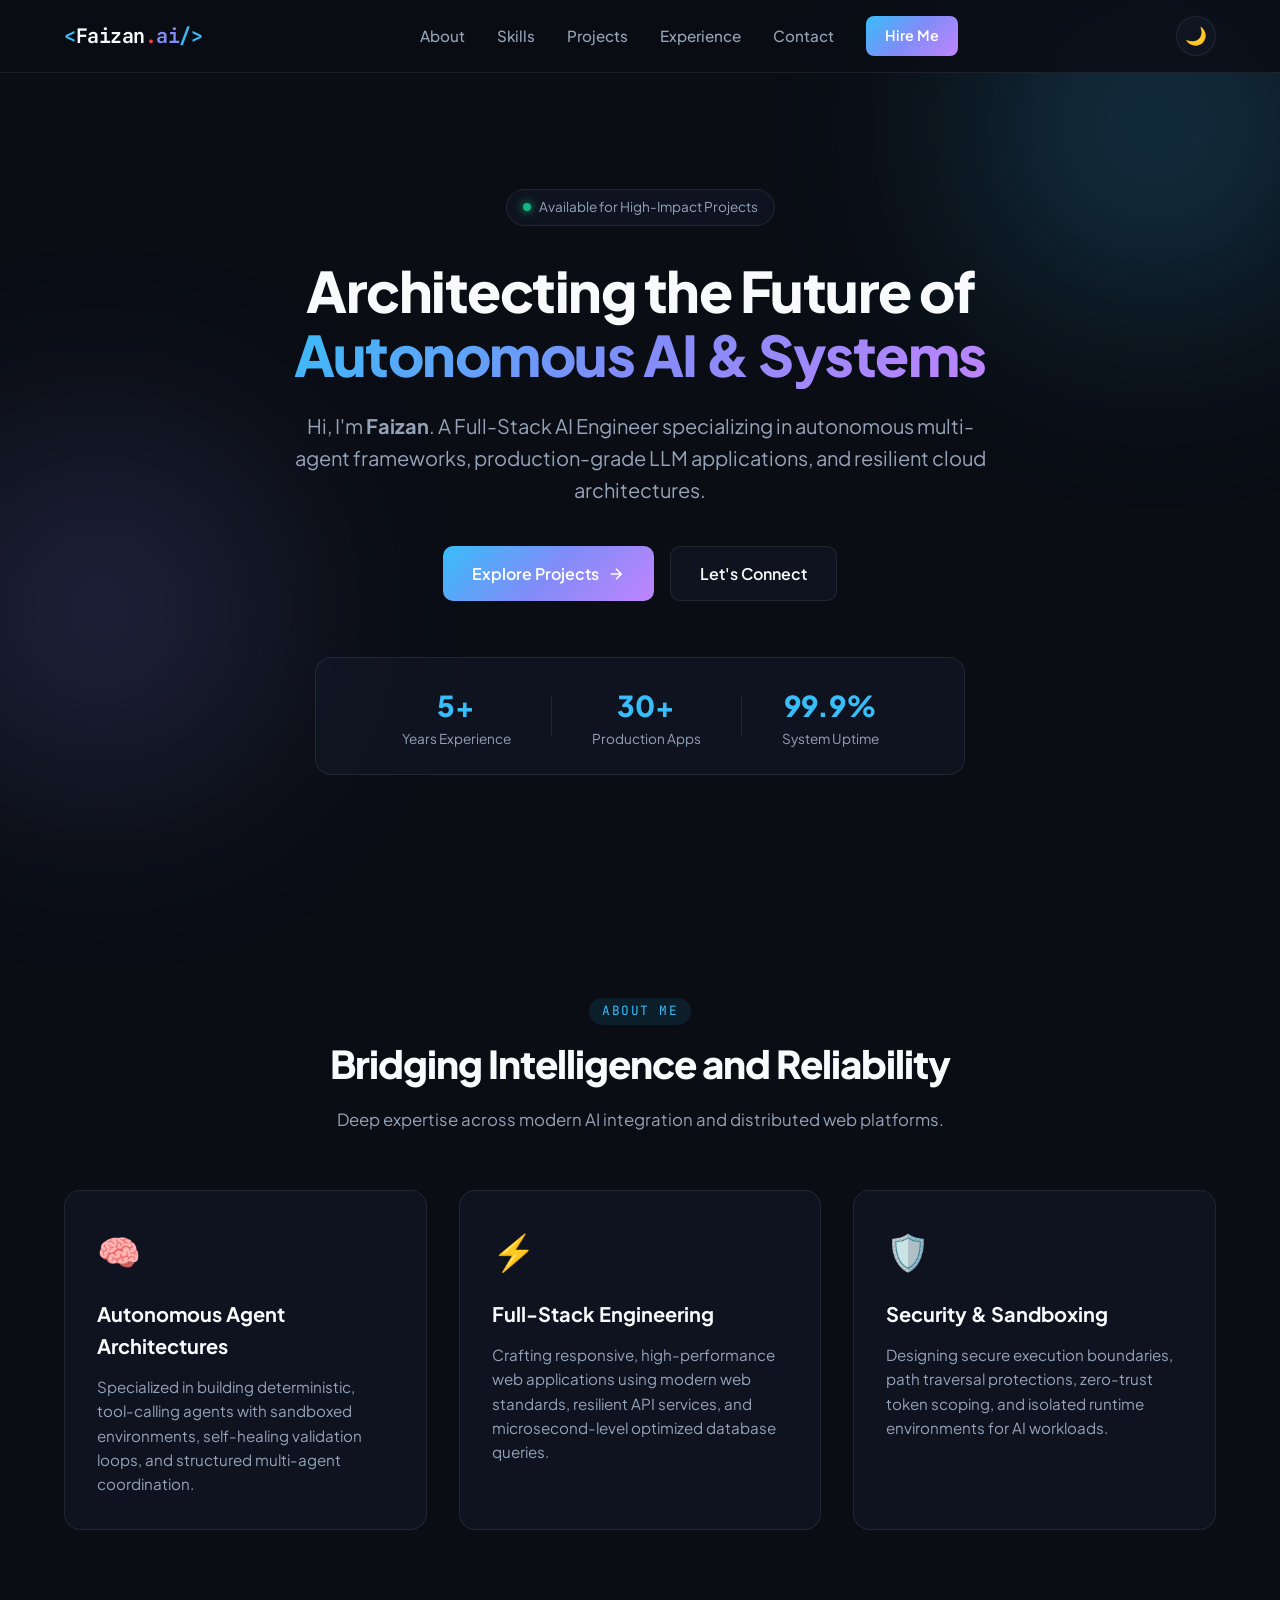
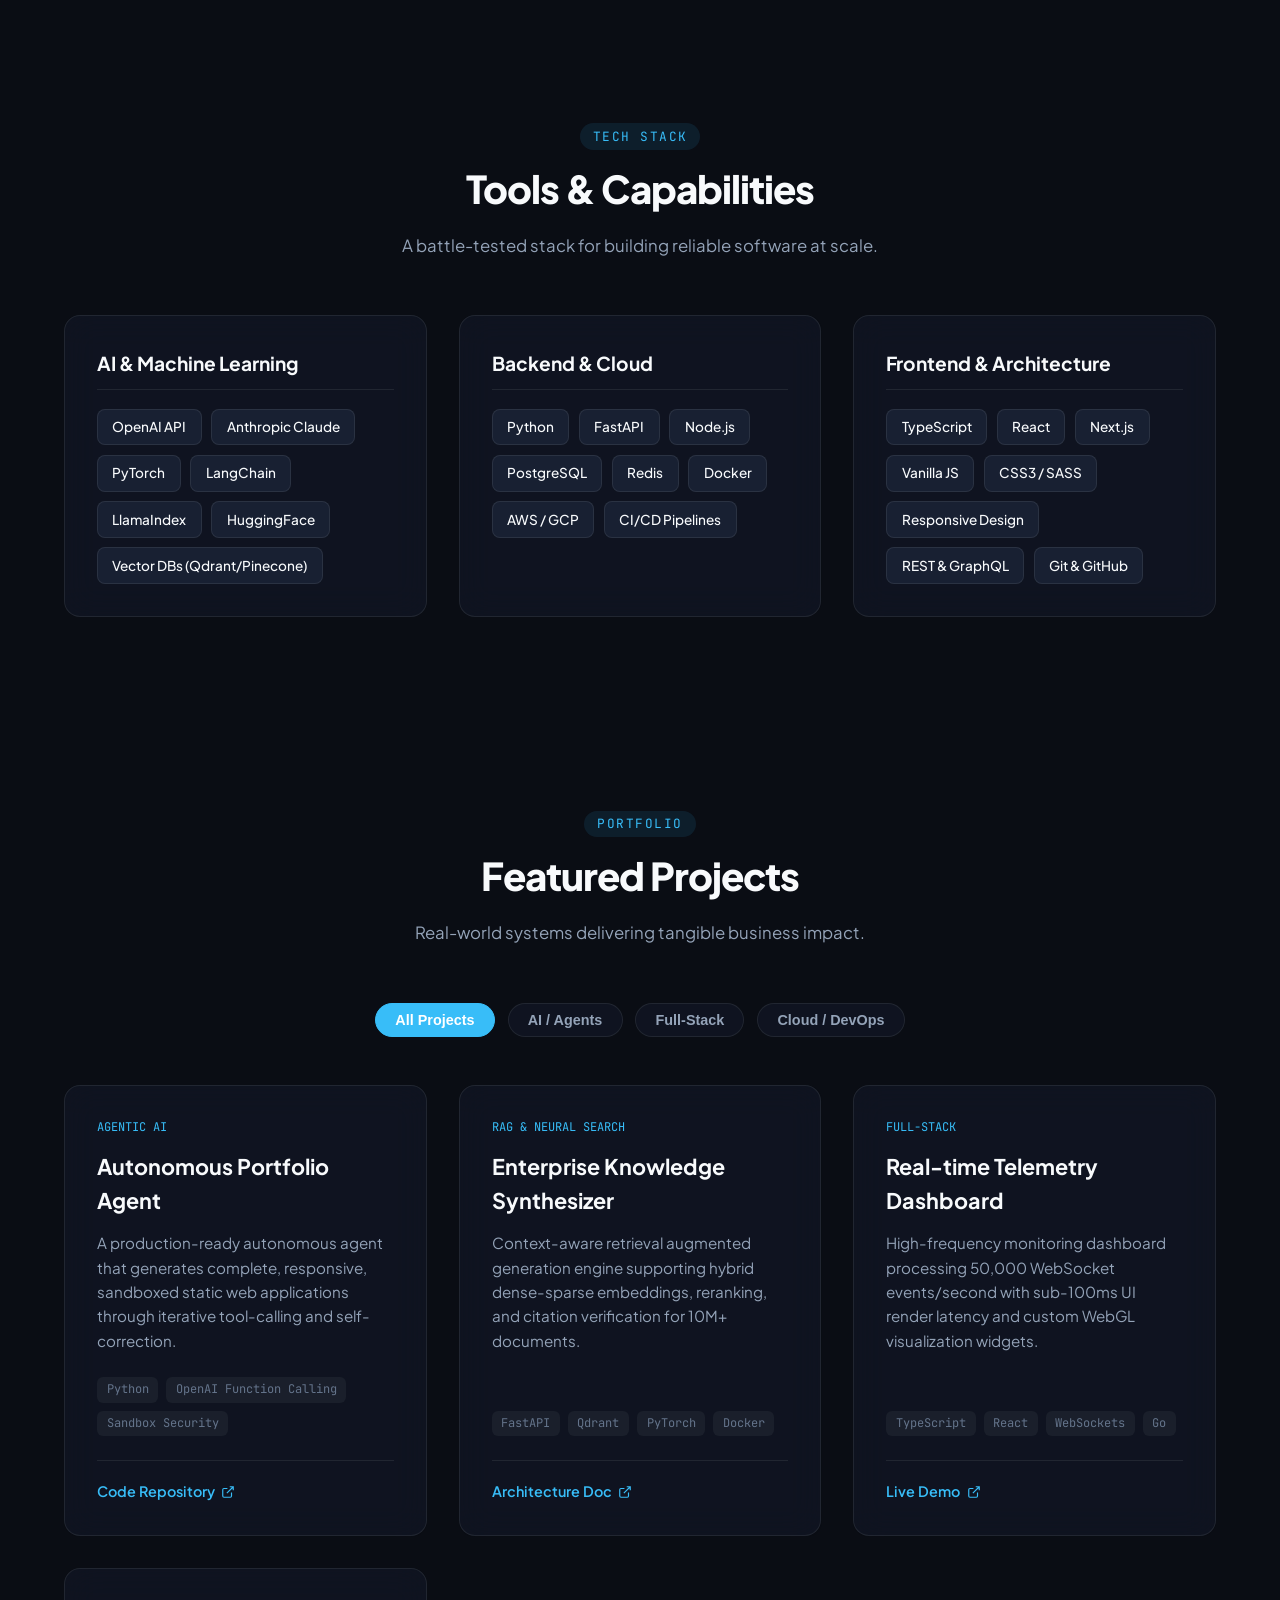
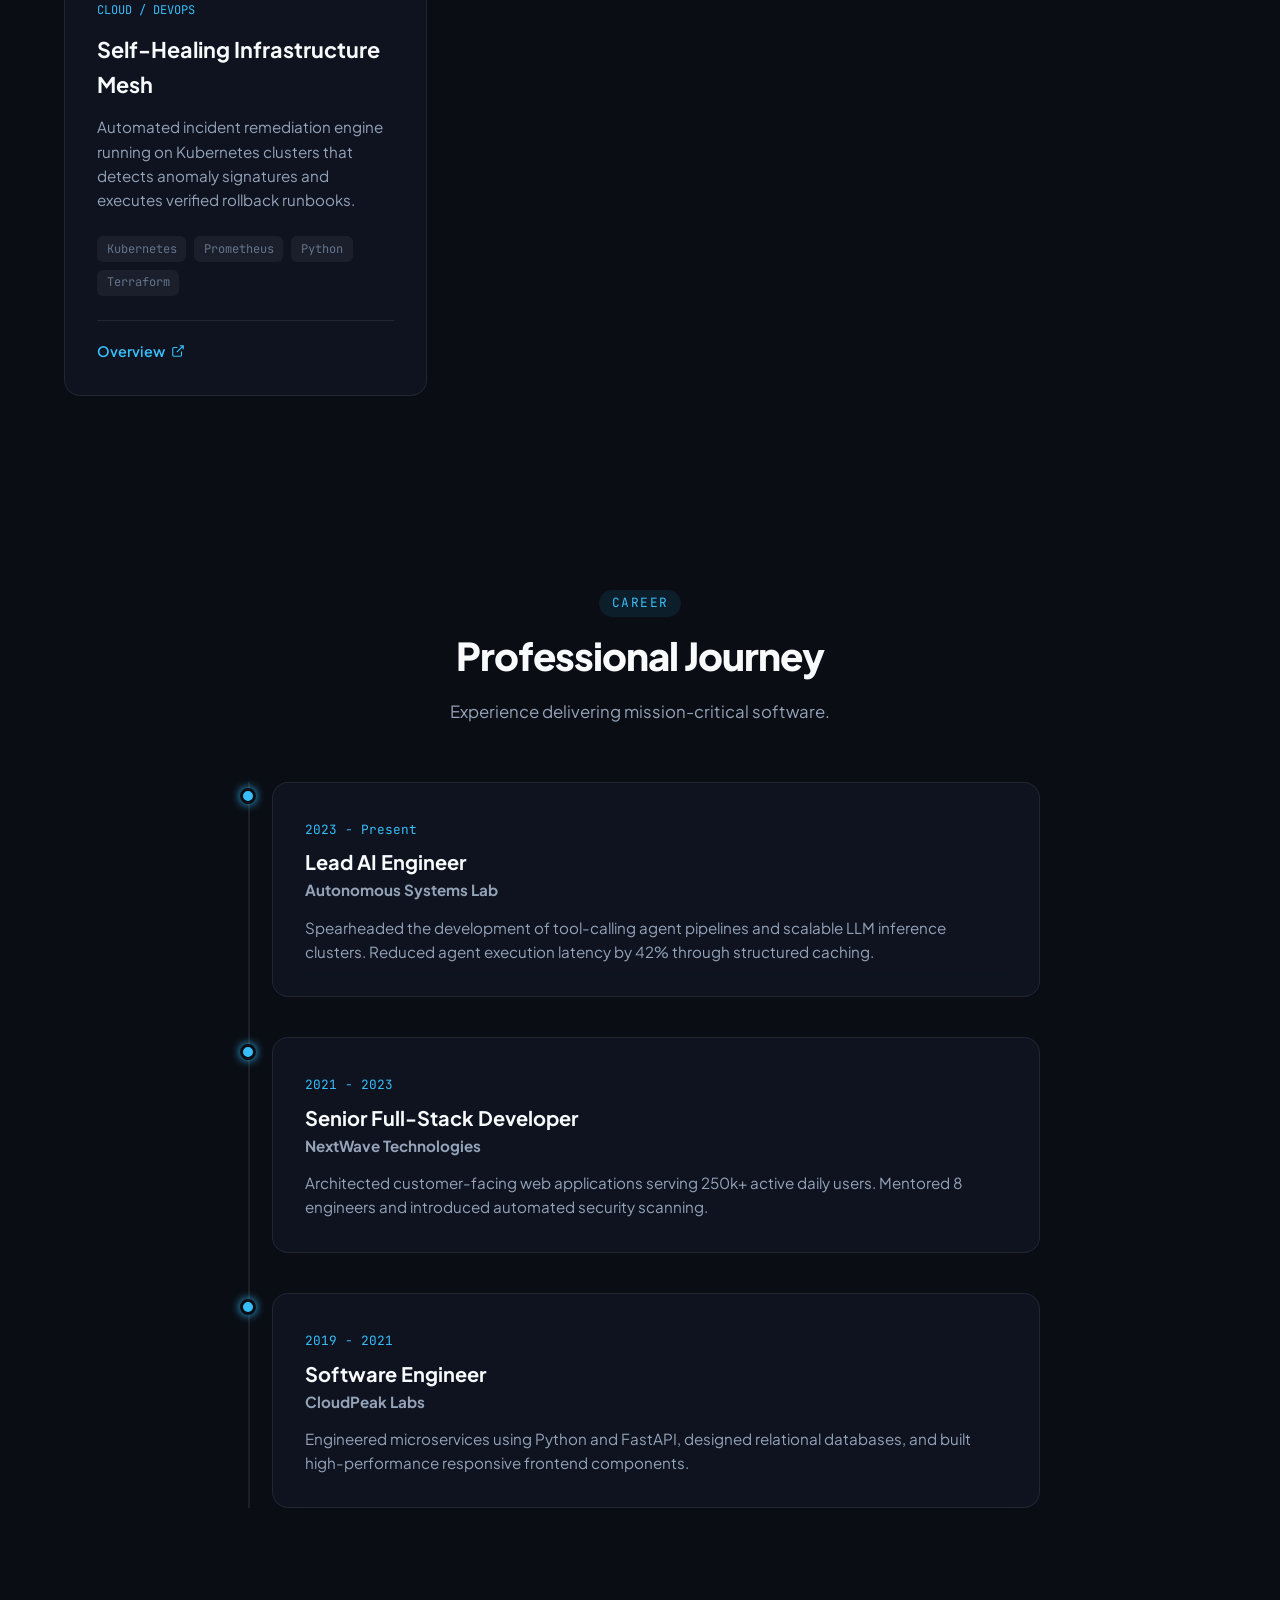
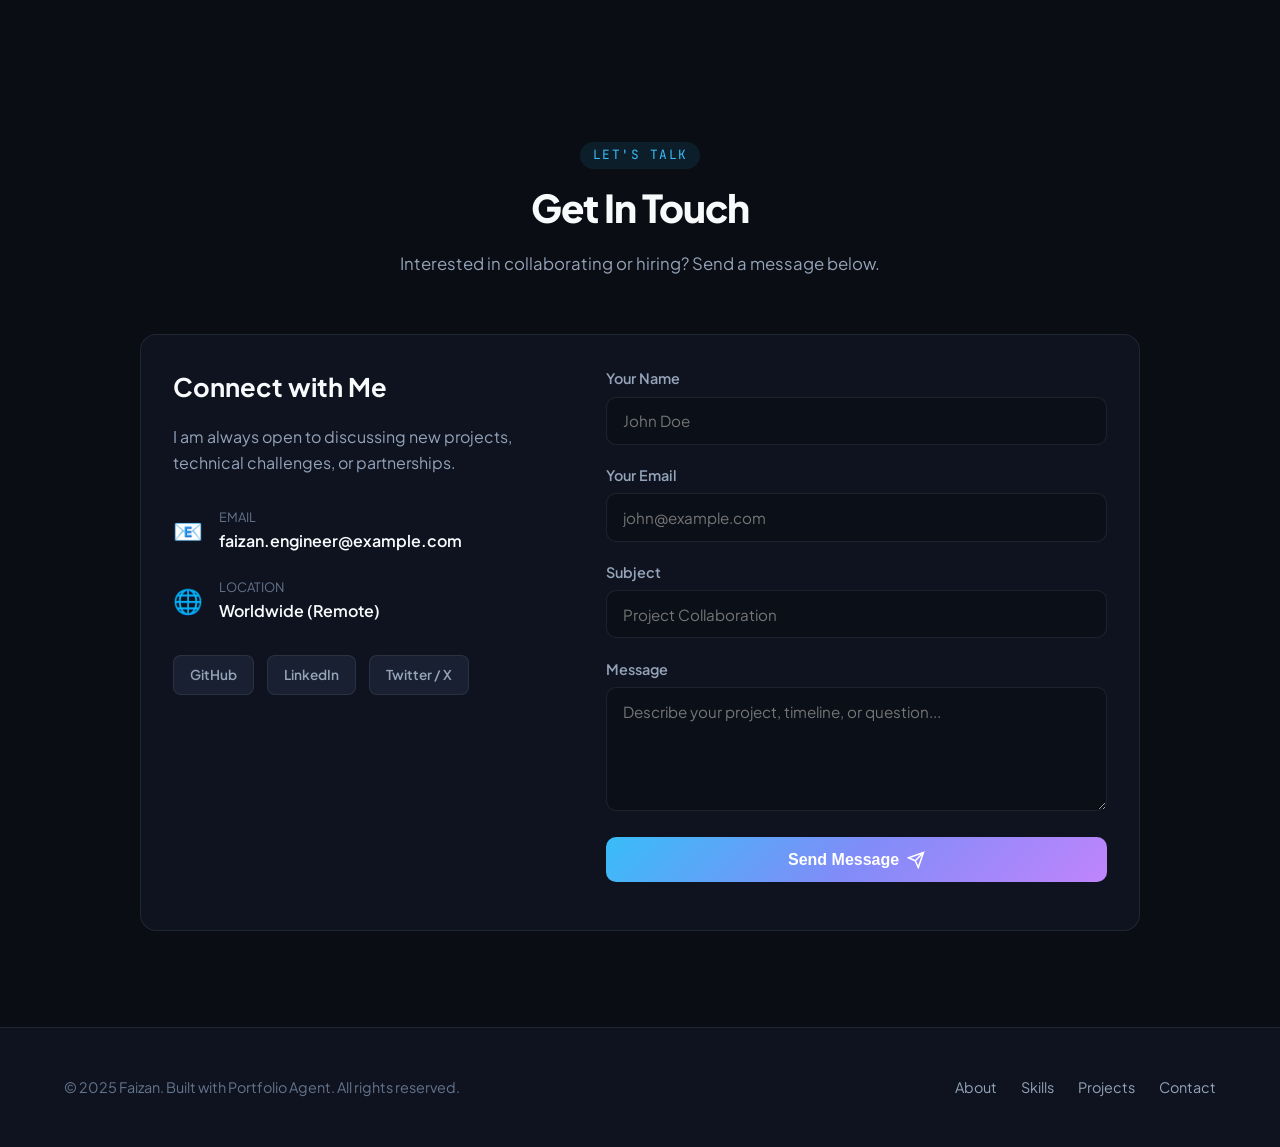
==== generated_sites/sample_portfolio/index.html @ 11ae7cd1 "feat(sites): add reference responsive portfolio in generated_sites - Add .gitkeep to track generated" ====
<!DOCTYPE html>
<html lang="en">
<head>
    <meta charset="UTF-8">
    <meta name="viewport" content="width=device-width, initial-scale=1.0">
    <title>Faizan | AI Engineer & Full-Stack Architect</title>
    <meta name="description" content="Portfolio of Faizan, an AI Engineer and Full-Stack Architect building resilient autonomous agents, machine learning pipelines, and high-performance cloud applications.">
    <link rel="stylesheet" href="style.css">

    <!-- Fonts -->
    <link rel="preconnect" href="https://fonts.googleapis.com">
    <link rel="preconnect" href="https://fonts.gstatic.com" crossorigin>
    <link href="https://fonts.googleapis.com/css2?family=Plus+Jakarta+Sans:wght@300;400;500;600;700;800&family=JetBrains+Mono:wght@400;600&display=swap" rel="stylesheet">
</head>
<body data-theme="dark">
    <!-- Background Ambient Glow -->
    <div class="ambient-glow glow-1"></div>
    <div class="ambient-glow glow-2"></div>

    <!-- Navigation Bar -->
    <header class="navbar" id="navbar">
        <div class="nav-container">
            <a href="#" class="nav-logo">
                <span class="logo-bracket">&lt;</span>Faizan<span class="logo-dot">.</span><span class="logo-role">ai</span><span class="logo-bracket">/&gt;</span>
            </a>

            <nav class="nav-menu" id="nav-menu">
                <a href="#about" class="nav-link">About</a>
                <a href="#skills" class="nav-link">Skills</a>
                <a href="#projects" class="nav-link">Projects</a>
                <a href="#experience" class="nav-link">Experience</a>
                <a href="#contact" class="nav-link">Contact</a>
                <a href="#contact" class="nav-cta">Hire Me</a>
            </nav>

            <div class="nav-actions">
                <button id="theme-toggle" class="theme-toggle" aria-label="Toggle theme">
                    <span class="theme-icon">🌙</span>
                </button>
                <button class="mobile-toggle" id="mobile-toggle" aria-label="Toggle mobile menu">
                    <span></span>
                    <span></span>
                    <span></span>
                </button>
            </div>
        </div>
    </header>

    <main>
        <!-- Hero Section -->
        <section class="hero" id="home">
            <div class="container hero-container">
                <div class="hero-badge">
                    <span class="status-indicator"></span>
                    <span>Available for High-Impact Projects</span>
                </div>

                <h1 class="hero-title">
                    Architecting the Future of <br>
                    <span class="gradient-text typewriter">Autonomous AI & Systems</span>
                </h1>

                <p class="hero-description">
                    Hi, I'm <strong>Faizan</strong>. A Full-Stack AI Engineer specializing in autonomous multi-agent frameworks, production-grade LLM applications, and resilient cloud architectures.
                </p>

                <div class="hero-actions">
                    <a href="#projects" class="btn btn-primary">
                        <span>Explore Projects</span>
                        <svg width="18" height="18" viewBox="0 0 24 24" fill="none" stroke="currentColor" stroke-width="2"><path d="M5 12h14M12 5l7 7-7 7"/></svg>
                    </a>
                    <a href="#contact" class="btn btn-glass">Let's Connect</a>
                </div>

                <div class="hero-stats">
                    <div class="stat-item">
                        <div class="stat-number">5+</div>
                        <div class="stat-label">Years Experience</div>
                    </div>
                    <div class="stat-divider"></div>
                    <div class="stat-item">
                        <div class="stat-number">30+</div>
                        <div class="stat-label">Production Apps</div>
                    </div>
                    <div class="stat-divider"></div>
                    <div class="stat-item">
                        <div class="stat-number">99.9%</div>
                        <div class="stat-label">System Uptime</div>
                    </div>
                </div>
            </div>
        </section>

        <!-- About Section -->
        <section class="section about-section" id="about">
            <div class="container">
                <div class="section-header">
                    <span class="section-tag">About Me</span>
                    <h2 class="section-title">Bridging Intelligence and Reliability</h2>
                    <p class="section-subtitle">Deep expertise across modern AI integration and distributed web platforms.</p>
                </div>

                <div class="about-grid">
                    <div class="about-card glass-panel">
                        <div class="card-icon">🧠</div>
                        <h3>Autonomous Agent Architectures</h3>
                        <p>Specialized in building deterministic, tool-calling agents with sandboxed environments, self-healing validation loops, and structured multi-agent coordination.</p>
                    </div>

                    <div class="about-card glass-panel">
                        <div class="card-icon">⚡</div>
                        <h3>Full-Stack Engineering</h3>
                        <p>Crafting responsive, high-performance web applications using modern web standards, resilient API services, and microsecond-level optimized database queries.</p>
                    </div>

                    <div class="about-card glass-panel">
                        <div class="card-icon">🛡️</div>
                        <h3>Security & Sandboxing</h3>
                        <p>Designing secure execution boundaries, path traversal protections, zero-trust token scoping, and isolated runtime environments for AI workloads.</p>
                    </div>
                </div>
            </div>
        </section>

        <!-- Skills Section -->
        <section class="section skills-section" id="skills">
            <div class="container">
                <div class="section-header">
                    <span class="section-tag">Tech Stack</span>
                    <h2 class="section-title">Tools & Capabilities</h2>
                    <p class="section-subtitle">A battle-tested stack for building reliable software at scale.</p>
                </div>

                <div class="skills-categories">
                    <div class="skill-category glass-panel">
                        <h4 class="category-title">AI & Machine Learning</h4>
                        <div class="tags-cloud">
                            <span class="tag">OpenAI API</span>
                            <span class="tag">Anthropic Claude</span>
                            <span class="tag">PyTorch</span>
                            <span class="tag">LangChain</span>
                            <span class="tag">LlamaIndex</span>
                            <span class="tag">HuggingFace</span>
                            <span class="tag">Vector DBs (Qdrant/Pinecone)</span>
                        </div>
                    </div>

                    <div class="skill-category glass-panel">
                        <h4 class="category-title">Backend & Cloud</h4>
                        <div class="tags-cloud">
                            <span class="tag">Python</span>
                            <span class="tag">FastAPI</span>
                            <span class="tag">Node.js</span>
                            <span class="tag">PostgreSQL</span>
                            <span class="tag">Redis</span>
                            <span class="tag">Docker</span>
                            <span class="tag">AWS / GCP</span>
                            <span class="tag">CI/CD Pipelines</span>
                        </div>
                    </div>

                    <div class="skill-category glass-panel">
                        <h4 class="category-title">Frontend & Architecture</h4>
                        <div class="tags-cloud">
                            <span class="tag">TypeScript</span>
                            <span class="tag">React</span>
                            <span class="tag">Next.js</span>
                            <span class="tag">Vanilla JS</span>
                            <span class="tag">CSS3 / SASS</span>
                            <span class="tag">Responsive Design</span>
                            <span class="tag">REST & GraphQL</span>
                            <span class="tag">Git & GitHub</span>
                        </div>
                    </div>
                </div>
            </div>
        </section>

        <!-- Projects Section -->
        <section class="section projects-section" id="projects">
            <div class="container">
                <div class="section-header">
                    <span class="section-tag">Portfolio</span>
                    <h2 class="section-title">Featured Projects</h2>
                    <p class="section-subtitle">Real-world systems delivering tangible business impact.</p>
                </div>

                <!-- Filter Controls -->
                <div class="filter-bar">
                    <button class="filter-btn active" data-filter="all">All Projects</button>
                    <button class="filter-btn" data-filter="ai">AI / Agents</button>
                    <button class="filter-btn" data-filter="fullstack">Full-Stack</button>
                    <button class="filter-btn" data-filter="cloud">Cloud / DevOps</button>
                </div>

                <div class="projects-grid">
                    <!-- Project 1 -->
                    <div class="project-card glass-panel" data-category="ai">
                        <div class="project-badge">Agentic AI</div>
                        <h3 class="project-title">Autonomous Portfolio Agent</h3>
                        <p class="project-description">
                            A production-ready autonomous agent that generates complete, responsive, sandboxed static web applications through iterative tool-calling and self-correction.
                        </p>
                        <div class="project-tags">
                            <span>Python</span>
                            <span>OpenAI Function Calling</span>
                            <span>Sandbox Security</span>
                        </div>
                        <div class="project-links">
                            <a href="https://github.com" target="_blank" rel="noopener" class="link-btn">
                                <span>Code Repository</span>
                                <svg width="14" height="14" viewBox="0 0 24 24" fill="none" stroke="currentColor" stroke-width="2"><path d="M18 13v6a2 2 0 0 1-2 2H5a2 2 0 0 1-2-2V8a2 2 0 0 1 2-2h6M15 3h6v6M10 14L21 3"/></svg>
                            </a>
                        </div>
                    </div>

                    <!-- Project 2 -->
                    <div class="project-card glass-panel" data-category="ai">
                        <div class="project-badge">RAG & Neural Search</div>
                        <h3 class="project-title">Enterprise Knowledge Synthesizer</h3>
                        <p class="project-description">
                            Context-aware retrieval augmented generation engine supporting hybrid dense-sparse embeddings, reranking, and citation verification for 10M+ documents.
                        </p>
                        <div class="project-tags">
                            <span>FastAPI</span>
                            <span>Qdrant</span>
                            <span>PyTorch</span>
                            <span>Docker</span>
                        </div>
                        <div class="project-links">
                            <a href="https://github.com" target="_blank" rel="noopener" class="link-btn">
                                <span>Architecture Doc</span>
                                <svg width="14" height="14" viewBox="0 0 24 24" fill="none" stroke="currentColor" stroke-width="2"><path d="M18 13v6a2 2 0 0 1-2 2H5a2 2 0 0 1-2-2V8a2 2 0 0 1 2-2h6M15 3h6v6M10 14L21 3"/></svg>
                            </a>
                        </div>
                    </div>

                    <!-- Project 3 -->
                    <div class="project-card glass-panel" data-category="fullstack">
                        <div class="project-badge">Full-Stack</div>
                        <h3 class="project-title">Real-time Telemetry Dashboard</h3>
                        <p class="project-description">
                            High-frequency monitoring dashboard processing 50,000 WebSocket events/second with sub-100ms UI render latency and custom WebGL visualization widgets.
                        </p>
                        <div class="project-tags">
                            <span>TypeScript</span>
                            <span>React</span>
                            <span>WebSockets</span>
                            <span>Go</span>
                        </div>
                        <div class="project-links">
                            <a href="https://github.com" target="_blank" rel="noopener" class="link-btn">
                                <span>Live Demo</span>
                                <svg width="14" height="14" viewBox="0 0 24 24" fill="none" stroke="currentColor" stroke-width="2"><path d="M18 13v6a2 2 0 0 1-2 2H5a2 2 0 0 1-2-2V8a2 2 0 0 1 2-2h6M15 3h6v6M10 14L21 3"/></svg>
                            </a>
                        </div>
                    </div>

                    <!-- Project 4 -->
                    <div class="project-card glass-panel" data-category="cloud">
                        <div class="project-badge">Cloud / DevOps</div>
                        <h3 class="project-title">Self-Healing Infrastructure Mesh</h3>
                        <p class="project-description">
                            Automated incident remediation engine running on Kubernetes clusters that detects anomaly signatures and executes verified rollback runbooks.
                        </p>
                        <div class="project-tags">
                            <span>Kubernetes</span>
                            <span>Prometheus</span>
                            <span>Python</span>
                            <span>Terraform</span>
                        </div>
                        <div class="project-links">
                            <a href="https://github.com" target="_blank" rel="noopener" class="link-btn">
                                <span>Overview</span>
                                <svg width="14" height="14" viewBox="0 0 24 24" fill="none" stroke="currentColor" stroke-width="2"><path d="M18 13v6a2 2 0 0 1-2 2H5a2 2 0 0 1-2-2V8a2 2 0 0 1 2-2h6M15 3h6v6M10 14L21 3"/></svg>
                            </a>
                        </div>
                    </div>
                </div>
            </div>
        </section>

        <!-- Experience Timeline -->
        <section class="section experience-section" id="experience">
            <div class="container">
                <div class="section-header">
                    <span class="section-tag">Career</span>
                    <h2 class="section-title">Professional Journey</h2>
                    <p class="section-subtitle">Experience delivering mission-critical software.</p>
                </div>

                <div class="timeline">
                    <div class="timeline-item">
                        <div class="timeline-dot"></div>
                        <div class="timeline-content glass-panel">
                            <span class="timeline-date">2023 - Present</span>
                            <h3 class="timeline-title">Lead AI Engineer</h3>
                            <h4 class="timeline-company">Autonomous Systems Lab</h4>
                            <p>Spearheaded the development of tool-calling agent pipelines and scalable LLM inference clusters. Reduced agent execution latency by 42% through structured caching.</p>
                        </div>
                    </div>

                    <div class="timeline-item">
                        <div class="timeline-dot"></div>
                        <div class="timeline-content glass-panel">
                            <span class="timeline-date">2021 - 2023</span>
                            <h3 class="timeline-title">Senior Full-Stack Developer</h3>
                            <h4 class="timeline-company">NextWave Technologies</h4>
                            <p>Architected customer-facing web applications serving 250k+ active daily users. Mentored 8 engineers and introduced automated security scanning.</p>
                        </div>
                    </div>

                    <div class="timeline-item">
                        <div class="timeline-dot"></div>
                        <div class="timeline-content glass-panel">
                            <span class="timeline-date">2019 - 2021</span>
                            <h3 class="timeline-title">Software Engineer</h3>
                            <h4 class="timeline-company">CloudPeak Labs</h4>
                            <p>Engineered microservices using Python and FastAPI, designed relational databases, and built high-performance responsive frontend components.</p>
                        </div>
                    </div>
                </div>
            </div>
        </section>

        <!-- Contact Section -->
        <section class="section contact-section" id="contact">
            <div class="container">
                <div class="section-header">
                    <span class="section-tag">Let's Talk</span>
                    <h2 class="section-title">Get In Touch</h2>
                    <p class="section-subtitle">Interested in collaborating or hiring? Send a message below.</p>
                </div>

                <div class="contact-wrapper glass-panel">
                    <div class="contact-info">
                        <h3>Connect with Me</h3>
                        <p>I am always open to discussing new projects, technical challenges, or partnerships.</p>

                        <div class="contact-details">
                            <div class="detail-row">
                                <span class="detail-icon">📧</span>
                                <div>
                                    <span class="detail-label">Email</span>
                                    <a href="mailto:faizan.engineer@example.com" class="detail-value">faizan.engineer@example.com</a>
                                </div>
                            </div>

                            <div class="detail-row">
                                <span class="detail-icon">🌐</span>
                                <div>
                                    <span class="detail-label">Location</span>
                                    <span class="detail-value">Worldwide (Remote)</span>
                                </div>
                            </div>
                        </div>

                        <div class="social-links">
                            <a href="https://github.com" target="_blank" rel="noopener" class="social-btn">GitHub</a>
                            <a href="https://linkedin.com" target="_blank" rel="noopener" class="social-btn">LinkedIn</a>
                            <a href="https://twitter.com" target="_blank" rel="noopener" class="social-btn">Twitter / X</a>
                        </div>
                    </div>

                    <form id="contact-form" class="contact-form">
                        <div class="form-group">
                            <label for="name">Your Name</label>
                            <input type="text" id="name" required placeholder="John Doe">
                        </div>

                        <div class="form-group">
                            <label for="email">Your Email</label>
                            <input type="email" id="email" required placeholder="john@example.com">
                        </div>

                        <div class="form-group">
                            <label for="subject">Subject</label>
                            <input type="text" id="subject" required placeholder="Project Collaboration">
                        </div>

                        <div class="form-group">
                            <label for="message">Message</label>
                            <textarea id="message" rows="5" required placeholder="Describe your project, timeline, or question..."></textarea>
                        </div>

                        <button type="submit" class="btn btn-primary btn-block">
                            <span>Send Message</span>
                            <svg width="18" height="18" viewBox="0 0 24 24" fill="none" stroke="currentColor" stroke-width="2"><path d="M22 2L11 13M22 2l-7 20-4-9-9-4 20-7z"/></svg>
                        </button>

                        <div id="form-feedback" class="form-feedback"></div>
                    </form>
                </div>
            </div>
        </section>
    </main>

    <!-- Footer -->
    <footer class="footer">
        <div class="container footer-container">
            <p>&copy; 2025 Faizan. Built with Portfolio Agent. All rights reserved.</p>
            <div class="footer-links">
                <a href="#about">About</a>
                <a href="#skills">Skills</a>
                <a href="#projects">Projects</a>
                <a href="#contact">Contact</a>
            </div>
        </div>
    </footer>

    <script src="script.js"></script>
</body>
</html>
---- generated_sites/sample_portfolio/style.css ----
/* ==============================================================================
   Portfolio Stylesheet - Modern, Responsive, Glassmorphic
   ============================================================================== */

:root {
    /* Color Palette - Dark Mode Default */
    --bg-base: #0a0d14;
    --bg-surface: rgba(18, 24, 38, 0.7);
    --bg-surface-hover: rgba(28, 36, 56, 0.85);
    --border-subtle: rgba(255, 255, 255, 0.08);
    --border-bright: rgba(255, 255, 255, 0.18);

    --text-primary: #f8fafc;
    --text-secondary: #94a3b8;
    --text-muted: #64748b;

    --accent-primary: #38bdf8;
    --accent-secondary: #818cf8;
    --accent-gradient: linear-gradient(135deg, #38bdf8 0%, #818cf8 50%, #c084fc 100%);
    --accent-glow: rgba(56, 189, 248, 0.25);

    --nav-bg: rgba(10, 13, 20, 0.8);
    --card-radius: 16px;
    --transition-fast: 0.2s ease;
    --transition-normal: 0.3s cubic-bezier(0.16, 1, 0.3, 1);
}

[data-theme="light"] {
    /* Light Mode Overrides */
    --bg-base: #f8fafc;
    --bg-surface: rgba(255, 255, 255, 0.85);
    --bg-surface-hover: rgba(241, 245, 249, 0.95);
    --border-subtle: rgba(0, 0, 0, 0.08);
    --border-bright: rgba(0, 0, 0, 0.16);

    --text-primary: #0f172a;
    --text-secondary: #475569;
    --text-muted: #94a3b8;

    --accent-primary: #0284c7;
    --accent-secondary: #6366f1;
    --accent-gradient: linear-gradient(135deg, #0284c7 0%, #6366f1 50%, #9333ea 100%);
    --accent-glow: rgba(2, 132, 199, 0.15);

    --nav-bg: rgba(248, 250, 252, 0.85);
}

/* CSS Reset */
*, *::before, *::after {
    margin: 0;
    padding: 0;
    box-sizing: border-box;
}

html {
    scroll-behavior: smooth;
    font-size: 16px;
}

body {
    font-family: 'Plus Jakarta Sans', -apple-system, BlinkMacSystemFont, 'Segoe UI', Roboto, sans-serif;
    background-color: var(--bg-base);
    color: var(--text-primary);
    line-height: 1.6;
    overflow-x: hidden;
    transition: background-color var(--transition-normal), color var(--transition-normal);
    position: relative;
    min-height: 100vh;
}

/* Container */
.container {
    max-width: 1200px;
    margin: 0 auto;
    padding: 0 1.5rem;
}

/* Ambient Background Lights */
.ambient-glow {
    position: fixed;
    border-radius: 50%;
    filter: blur(120px);
    z-index: -1;
    pointer-events: none;
    opacity: 0.45;
}

.glow-1 {
    width: 450px;
    height: 450px;
    background: radial-gradient(circle, var(--accent-primary), transparent 70%);
    top: -100px;
    right: -100px;
}

.glow-2 {
    width: 400px;
    height: 400px;
    background: radial-gradient(circle, var(--accent-secondary), transparent 70%);
    bottom: 10%;
    left: -100px;
}

/* Glassmorphism Panel */
.glass-panel {
    background: var(--bg-surface);
    backdrop-filter: blur(16px);
    -webkit-backdrop-filter: blur(16px);
    border: 1px solid var(--border-subtle);
    border-radius: var(--card-radius);
    padding: 2rem;
    transition: transform var(--transition-normal), border-color var(--transition-normal), box-shadow var(--transition-normal);
}

.glass-panel:hover {
    border-color: var(--border-bright);
    box-shadow: 0 12px 30px rgba(0, 0, 0, 0.15);
}

/* Navigation */
.navbar {
    position: fixed;
    top: 0;
    left: 0;
    right: 0;
    z-index: 1000;
    background: var(--nav-bg);
    backdrop-filter: blur(12px);
    -webkit-backdrop-filter: blur(12px);
    border-bottom: 1px solid var(--border-subtle);
    transition: background var(--transition-fast);
}

.nav-container {
    max-width: 1200px;
    margin: 0 auto;
    padding: 1rem 1.5rem;
    display: flex;
    justify-content: space-between;
    align-items: center;
}

.nav-logo {
    font-family: 'JetBrains Mono', monospace;
    font-size: 1.25rem;
    font-weight: 700;
    color: var(--text-primary);
    text-decoration: none;
    letter-spacing: -0.5px;
}

.logo-bracket {
    color: var(--accent-primary);
}

.logo-dot {
    color: #ef4444;
}

.logo-role {
    color: var(--accent-secondary);
}

.nav-menu {
    display: flex;
    align-items: center;
    gap: 2rem;
}

.nav-link {
    color: var(--text-secondary);
    text-decoration: none;
    font-size: 0.95rem;
    font-weight: 500;
    transition: color var(--transition-fast);
}

.nav-link:hover {
    color: var(--accent-primary);
}

.nav-cta {
    background: var(--accent-gradient);
    color: #ffffff !important;
    text-decoration: none;
    padding: 0.5rem 1.2rem;
    border-radius: 8px;
    font-weight: 600;
    font-size: 0.9rem;
    transition: opacity var(--transition-fast), transform var(--transition-fast);
}

.nav-cta:hover {
    opacity: 0.9;
    transform: translateY(-2px);
}

.nav-actions {
    display: flex;
    align-items: center;
    gap: 1rem;
}

.theme-toggle {
    background: var(--bg-surface);
    border: 1px solid var(--border-subtle);
    color: var(--text-primary);
    width: 40px;
    height: 40px;
    border-radius: 50%;
    cursor: pointer;
    display: flex;
    align-items: center;
    justify-content: center;
    font-size: 1.1rem;
    transition: border-color var(--transition-fast), transform var(--transition-fast);
}

.theme-toggle:hover {
    border-color: var(--accent-primary);
    transform: scale(1.08);
}

.mobile-toggle {
    display: none;
    background: transparent;
    border: none;
    cursor: pointer;
    flex-direction: column;
    gap: 5px;
    padding: 5px;
}

.mobile-toggle span {
    display: block;
    width: 22px;
    height: 2px;
    background: var(--text-primary);
    transition: transform 0.3s, opacity 0.3s;
}

/* Hero Section */
.hero {
    min-height: 100vh;
    padding: 9rem 0 5rem 0;
    display: flex;
    align-items: center;
    justify-content: center;
}

.hero-container {
    text-align: center;
    max-width: 900px;
}

.hero-badge {
    display: inline-flex;
    align-items: center;
    gap: 0.5rem;
    background: var(--bg-surface);
    border: 1px solid var(--border-subtle);
    padding: 0.4rem 1rem;
    border-radius: 30px;
    font-size: 0.85rem;
    color: var(--text-secondary);
    margin-bottom: 2rem;
}

.status-indicator {
    width: 8px;
    height: 8px;
    background-color: #10b981;
    border-radius: 50%;
    box-shadow: 0 0 10px #10b981;
}

.hero-title {
    font-size: 3.5rem;
    font-weight: 800;
    line-height: 1.15;
    letter-spacing: -1.5px;
    margin-bottom: 1.5rem;
}

.gradient-text {
    background: var(--accent-gradient);
    -webkit-background-clip: text;
    -webkit-text-fill-color: transparent;
}

.hero-description {
    font-size: 1.25rem;
    color: var(--text-secondary);
    max-width: 700px;
    margin: 0 auto 2.5rem auto;
}

.hero-actions {
    display: flex;
    gap: 1rem;
    justify-content: center;
    margin-bottom: 3.5rem;
}

.btn {
    display: inline-flex;
    align-items: center;
    gap: 0.5rem;
    padding: 0.85rem 1.8rem;
    border-radius: 10px;
    font-size: 1rem;
    font-weight: 600;
    text-decoration: none;
    cursor: pointer;
    transition: transform var(--transition-fast), box-shadow var(--transition-fast);
}

.btn-primary {
    background: var(--accent-gradient);
    color: #ffffff;
    border: none;
}

.btn-primary:hover {
    transform: translateY(-2px);
    box-shadow: 0 8px 24px var(--accent-glow);
}

.btn-glass {
    background: var(--bg-surface);
    color: var(--text-primary);
    border: 1px solid var(--border-subtle);
}

.btn-glass:hover {
    border-color: var(--accent-primary);
    transform: translateY(-2px);
}

.btn-block {
    width: 100%;
    justify-content: center;
}

.hero-stats {
    display: flex;
    justify-content: center;
    align-items: center;
    gap: 2.5rem;
    padding: 1.5rem;
    border-radius: var(--card-radius);
    background: var(--bg-surface);
    border: 1px solid var(--border-subtle);
    max-width: 650px;
    margin: 0 auto;
}

.stat-item {
    text-align: center;
}

.stat-number {
    font-size: 1.8rem;
    font-weight: 800;
    color: var(--accent-primary);
}

.stat-label {
    font-size: 0.85rem;
    color: var(--text-secondary);
}

.stat-divider {
    width: 1px;
    height: 40px;
    background: var(--border-subtle);
}

/* Section Header */
.section {
    padding: 6rem 0;
}

.section-header {
    text-align: center;
    max-width: 650px;
    margin: 0 auto 3.5rem auto;
}

.section-tag {
    display: inline-block;
    font-family: 'JetBrains Mono', monospace;
    font-size: 0.8rem;
    text-transform: uppercase;
    letter-spacing: 1.5px;
    color: var(--accent-primary);
    margin-bottom: 0.5rem;
    background: rgba(56, 189, 248, 0.1);
    padding: 0.2rem 0.8rem;
    border-radius: 20px;
}

.section-title {
    font-size: 2.4rem;
    font-weight: 800;
    letter-spacing: -1px;
    margin-bottom: 0.8rem;
}

.section-subtitle {
    color: var(--text-secondary);
    font-size: 1.05rem;
}

/* About Grid */
.about-grid {
    display: grid;
    grid-template-columns: repeat(auto-fit, minmax(300px, 1fr));
    gap: 2rem;
}

.about-card {
    text-align: left;
}

.card-icon {
    font-size: 2.2rem;
    margin-bottom: 1.2rem;
}

.about-card h3 {
    font-size: 1.25rem;
    font-weight: 700;
    margin-bottom: 0.8rem;
}

.about-card p {
    color: var(--text-secondary);
    font-size: 0.95rem;
    line-height: 1.6;
}

/* Skills Categories */
.skills-categories {
    display: grid;
    grid-template-columns: repeat(auto-fit, minmax(320px, 1fr));
    gap: 2rem;
}

.category-title {
    font-size: 1.2rem;
    font-weight: 700;
    margin-bottom: 1.2rem;
    color: var(--text-primary);
    border-bottom: 1px solid var(--border-subtle);
    padding-bottom: 0.6rem;
}

.tags-cloud {
    display: flex;
    flex-wrap: wrap;
    gap: 0.6rem;
}

.tag {
    background: var(--bg-surface-hover);
    border: 1px solid var(--border-subtle);
    padding: 0.4rem 0.9rem;
    border-radius: 8px;
    font-size: 0.85rem;
    font-weight: 500;
    color: var(--text-primary);
    transition: border-color var(--transition-fast), transform var(--transition-fast);
}

.tag:hover {
    border-color: var(--accent-primary);
    transform: translateY(-2px);
}

/* Filter Controls */
.filter-bar {
    display: flex;
    justify-content: center;
    gap: 0.8rem;
    margin-bottom: 3rem;
    flex-wrap: wrap;
}

.filter-btn {
    background: var(--bg-surface);
    border: 1px solid var(--border-subtle);
    color: var(--text-secondary);
    padding: 0.5rem 1.2rem;
    border-radius: 30px;
    cursor: pointer;
    font-size: 0.9rem;
    font-weight: 600;
    transition: all var(--transition-fast);
}

.filter-btn:hover,
.filter-btn.active {
    background: var(--accent-primary);
    color: #ffffff;
    border-color: var(--accent-primary);
}

/* Projects Grid */
.projects-grid {
    display: grid;
    grid-template-columns: repeat(auto-fit, minmax(340px, 1fr));
    gap: 2rem;
}

.project-card {
    display: flex;
    flex-direction: column;
    justify-content: space-between;
    text-align: left;
}

.project-badge {
    font-family: 'JetBrains Mono', monospace;
    font-size: 0.75rem;
    text-transform: uppercase;
    color: var(--accent-primary);
    margin-bottom: 0.8rem;
}

.project-title {
    font-size: 1.35rem;
    font-weight: 700;
    margin-bottom: 0.8rem;
}

.project-description {
    color: var(--text-secondary);
    font-size: 0.95rem;
    margin-bottom: 1.5rem;
    flex-grow: 1;
}

.project-tags {
    display: flex;
    flex-wrap: wrap;
    gap: 0.5rem;
    margin-bottom: 1.5rem;
}

.project-tags span {
    font-family: 'JetBrains Mono', monospace;
    font-size: 0.75rem;
    background: rgba(255, 255, 255, 0.05);
    padding: 0.2rem 0.6rem;
    border-radius: 6px;
    color: var(--text-muted);
}

.project-links {
    display: flex;
    gap: 1rem;
    border-top: 1px solid var(--border-subtle);
    padding-top: 1.2rem;
}

.link-btn {
    display: inline-flex;
    align-items: center;
    gap: 0.4rem;
    font-size: 0.9rem;
    font-weight: 600;
    color: var(--accent-primary);
    text-decoration: none;
    transition: gap var(--transition-fast);
}

.link-btn:hover {
    gap: 0.7rem;
}

/* Timeline */
.timeline {
    max-width: 800px;
    margin: 0 auto;
    position: relative;
    padding-left: 2rem;
}

.timeline::before {
    content: '';
    position: absolute;
    top: 0;
    bottom: 0;
    left: 8px;
    width: 2px;
    background: var(--border-subtle);
}

.timeline-item {
    position: relative;
    margin-bottom: 2.5rem;
}

.timeline-dot {
    position: absolute;
    left: -2rem;
    top: 0.4rem;
    width: 16px;
    height: 16px;
    border-radius: 50%;
    background: var(--accent-primary);
    border: 3px solid var(--bg-base);
    box-shadow: 0 0 10px var(--accent-primary);
}

.timeline-date {
    display: inline-block;
    font-family: 'JetBrains Mono', monospace;
    font-size: 0.8rem;
    color: var(--accent-primary);
    margin-bottom: 0.4rem;
}

.timeline-title {
    font-size: 1.25rem;
    font-weight: 700;
}

.timeline-company {
    font-size: 0.95rem;
    color: var(--text-secondary);
    margin-bottom: 0.8rem;
}

.timeline-content p {
    color: var(--text-secondary);
    font-size: 0.95rem;
}

/* Contact */
.contact-wrapper {
    display: grid;
    grid-template-columns: 1fr 1.3fr;
    gap: 3rem;
    max-width: 1000px;
    margin: 0 auto;
    text-align: left;
}

.contact-info h3 {
    font-size: 1.6rem;
    font-weight: 700;
    margin-bottom: 1rem;
}

.contact-info p {
    color: var(--text-secondary);
    margin-bottom: 2rem;
}

.contact-details {
    display: flex;
    flex-direction: column;
    gap: 1.5rem;
    margin-bottom: 2rem;
}

.detail-row {
    display: flex;
    align-items: center;
    gap: 1rem;
}

.detail-icon {
    font-size: 1.5rem;
}

.detail-label {
    display: block;
    font-size: 0.8rem;
    color: var(--text-muted);
    text-transform: uppercase;
}

.detail-value {
    color: var(--text-primary);
    text-decoration: none;
    font-weight: 600;
}

.social-links {
    display: flex;
    gap: 0.8rem;
    flex-wrap: wrap;
}

.social-btn {
    background: var(--bg-surface-hover);
    border: 1px solid var(--border-subtle);
    color: var(--text-secondary);
    text-decoration: none;
    padding: 0.5rem 1rem;
    border-radius: 8px;
    font-size: 0.85rem;
    font-weight: 600;
    transition: all var(--transition-fast);
}

.social-btn:hover {
    color: var(--accent-primary);
    border-color: var(--accent-primary);
}

/* Contact Form */
.form-group {
    margin-bottom: 1.2rem;
}

.form-group label {
    display: block;
    margin-bottom: 0.4rem;
    font-size: 0.9rem;
    font-weight: 600;
    color: var(--text-secondary);
}

.form-group input,
.form-group textarea {
    width: 100%;
    padding: 0.85rem 1rem;
    border-radius: 10px;
    border: 1px solid var(--border-subtle);
    background: rgba(0, 0, 0, 0.2);
    color: var(--text-primary);
    font-family: inherit;
    font-size: 0.95rem;
    transition: border-color var(--transition-fast), background var(--transition-fast);
}

[data-theme="light"] .form-group input,
[data-theme="light"] .form-group textarea {
    background: rgba(255, 255, 255, 0.9);
}

.form-group input:focus,
.form-group textarea:focus {
    outline: none;
    border-color: var(--accent-primary);
    background: rgba(0, 0, 0, 0.3);
}

.form-feedback {
    margin-top: 1rem;
    font-weight: 600;
    font-size: 0.95rem;
}

/* Footer */
.footer {
    border-top: 1px solid var(--border-subtle);
    padding: 3rem 0;
    background: var(--bg-surface);
}

.footer-container {
    display: flex;
    justify-content: space-between;
    align-items: center;
    flex-wrap: wrap;
    gap: 1.5rem;
}

.footer-container p {
    color: var(--text-muted);
    font-size: 0.9rem;
}

.footer-links {
    display: flex;
    gap: 1.5rem;
}

.footer-links a {
    color: var(--text-secondary);
    text-decoration: none;
    font-size: 0.9rem;
    transition: color var(--transition-fast);
}

.footer-links a:hover {
    color: var(--accent-primary);
}

/* Responsive Media Queries */
@media (max-width: 900px) {
    .hero-title {
        font-size: 2.8rem;
    }

    .contact-wrapper {
        grid-template-columns: 1fr;
    }
}

@media (max-width: 768px) {
    .nav-menu {
        position: fixed;
        top: 65px;
        left: 0;
        right: 0;
        background: var(--nav-bg);
        flex-direction: column;
        padding: 2rem;
        gap: 1.5rem;
        border-bottom: 1px solid var(--border-subtle);
        display: none;
    }

    .nav-menu.open {
        display: flex;
    }

    .mobile-toggle {
        display: flex;
    }

    .hero-title {
        font-size: 2.2rem;
    }

    .hero-description {
        font-size: 1.05rem;
    }

    .hero-stats {
        flex-direction: column;
        gap: 1rem;
    }

    .stat-divider {
        display: none;
    }

    .footer-container {
        flex-direction: column;
        text-align: center;
    }
}
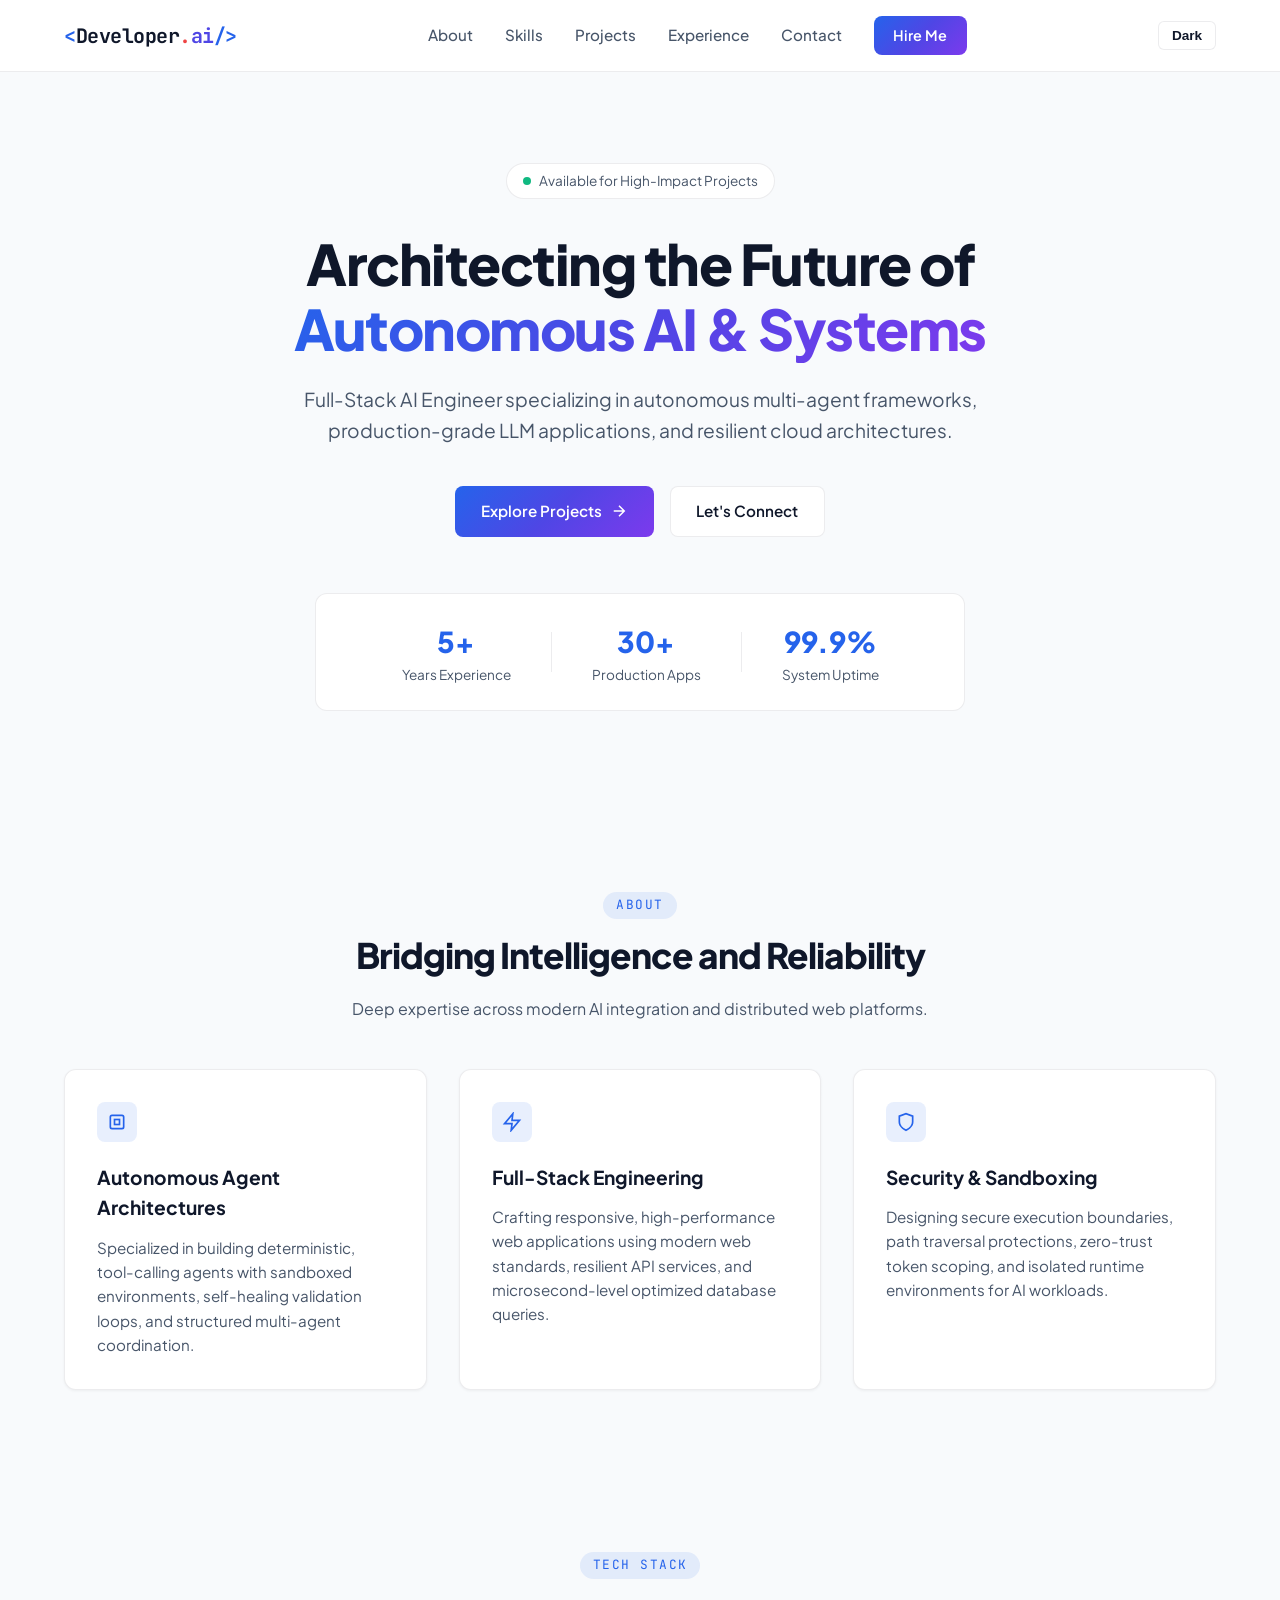
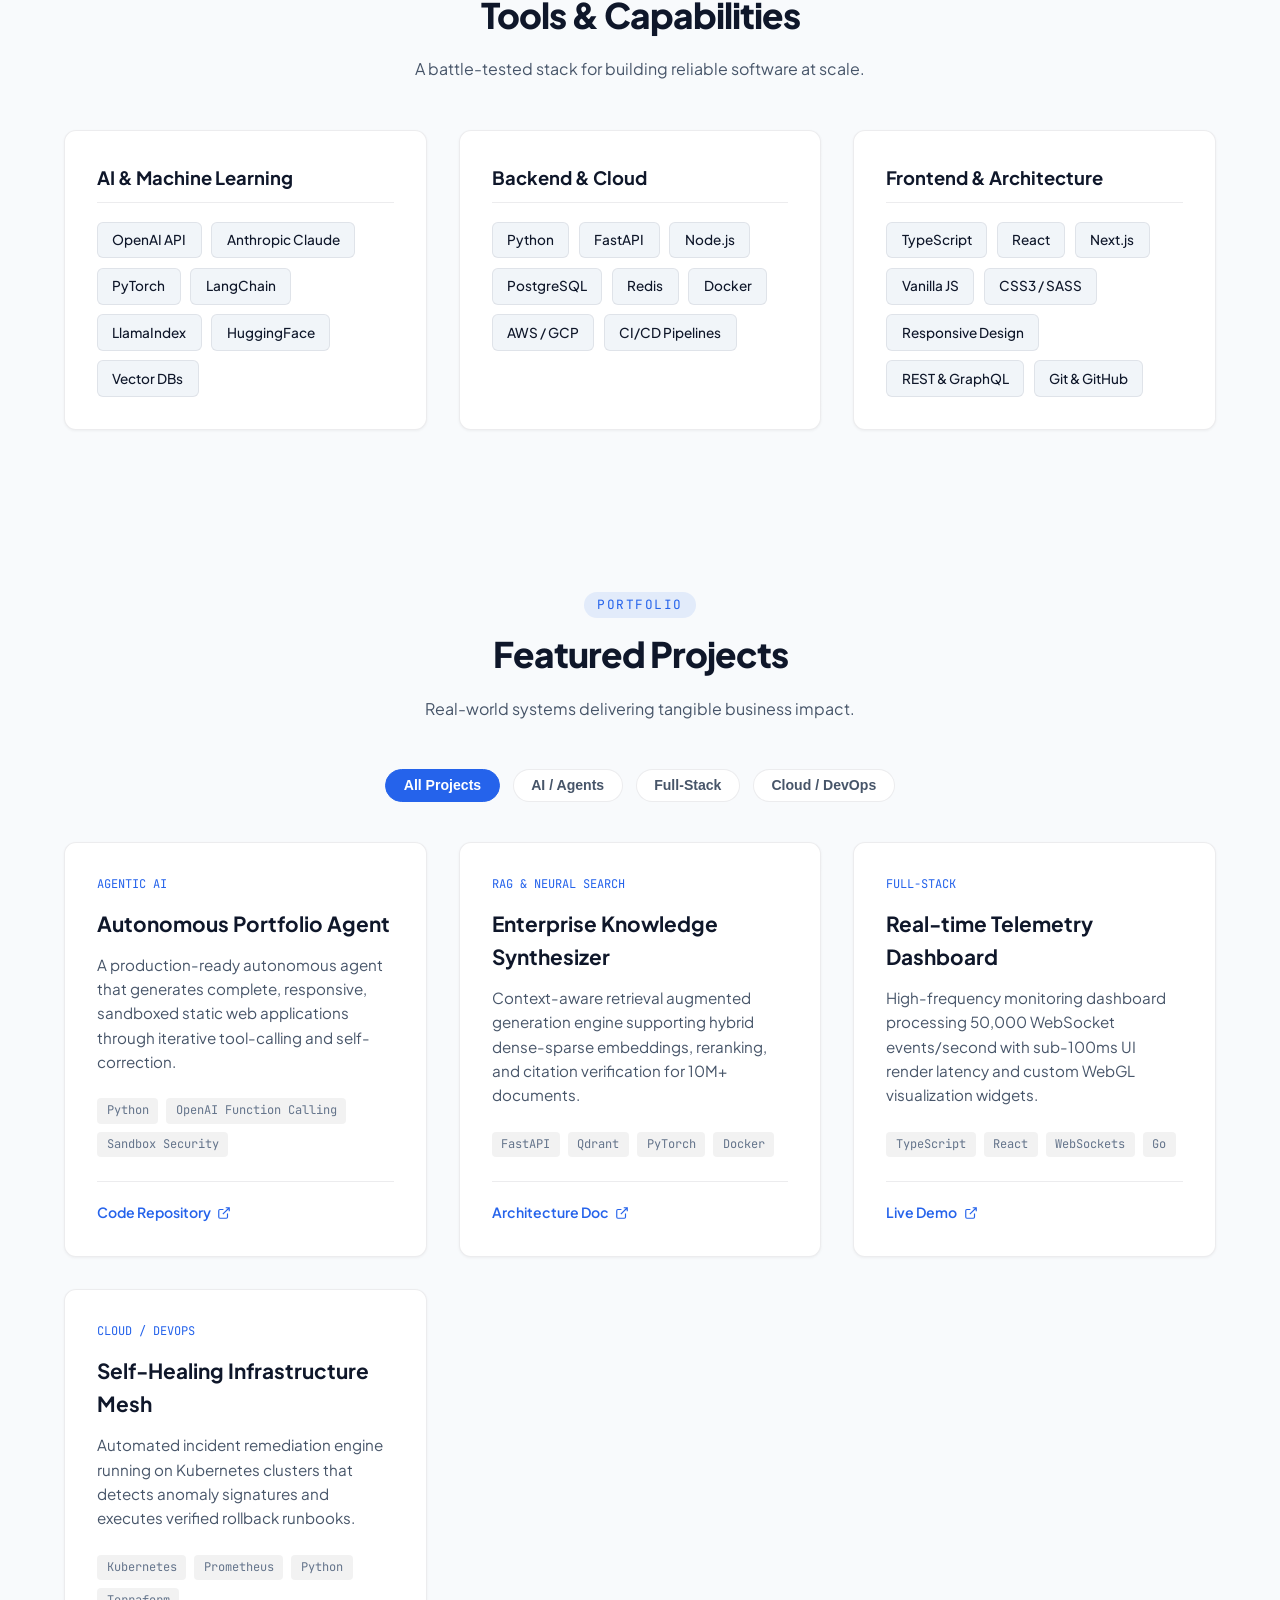
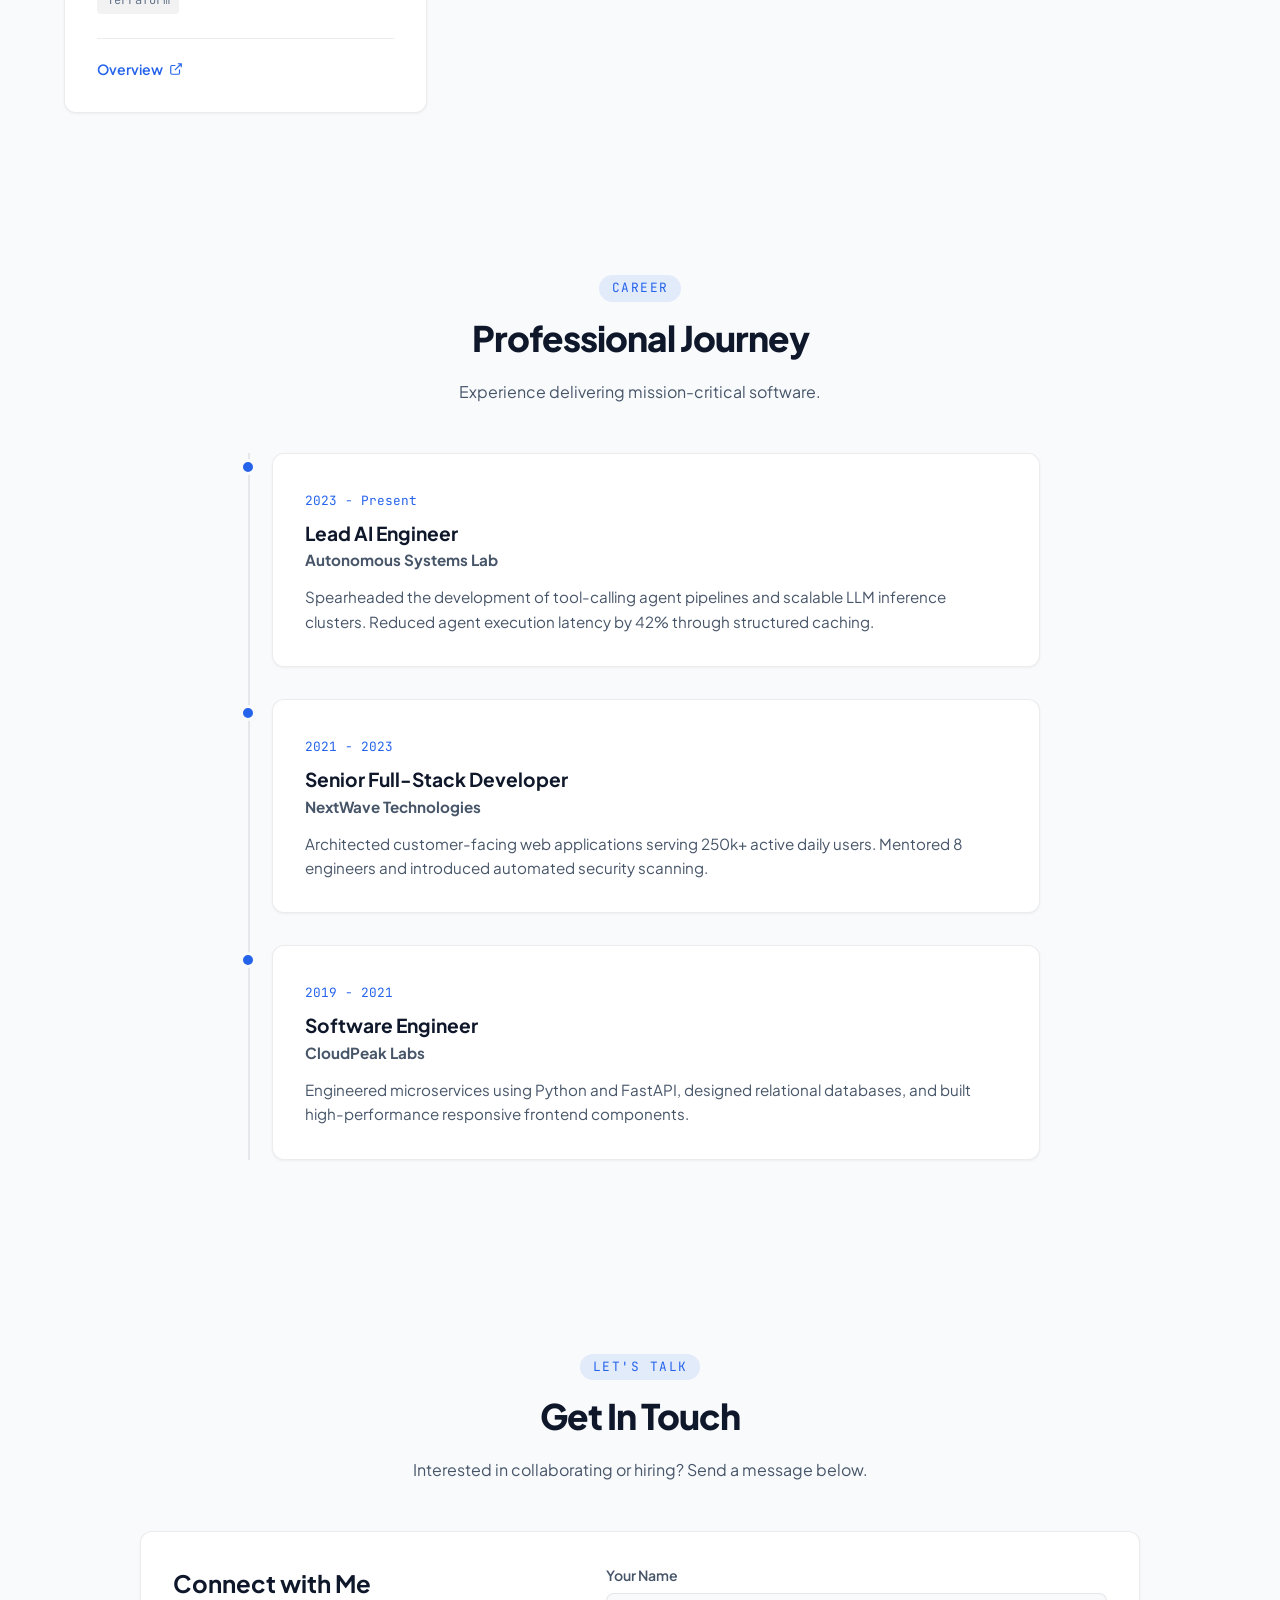
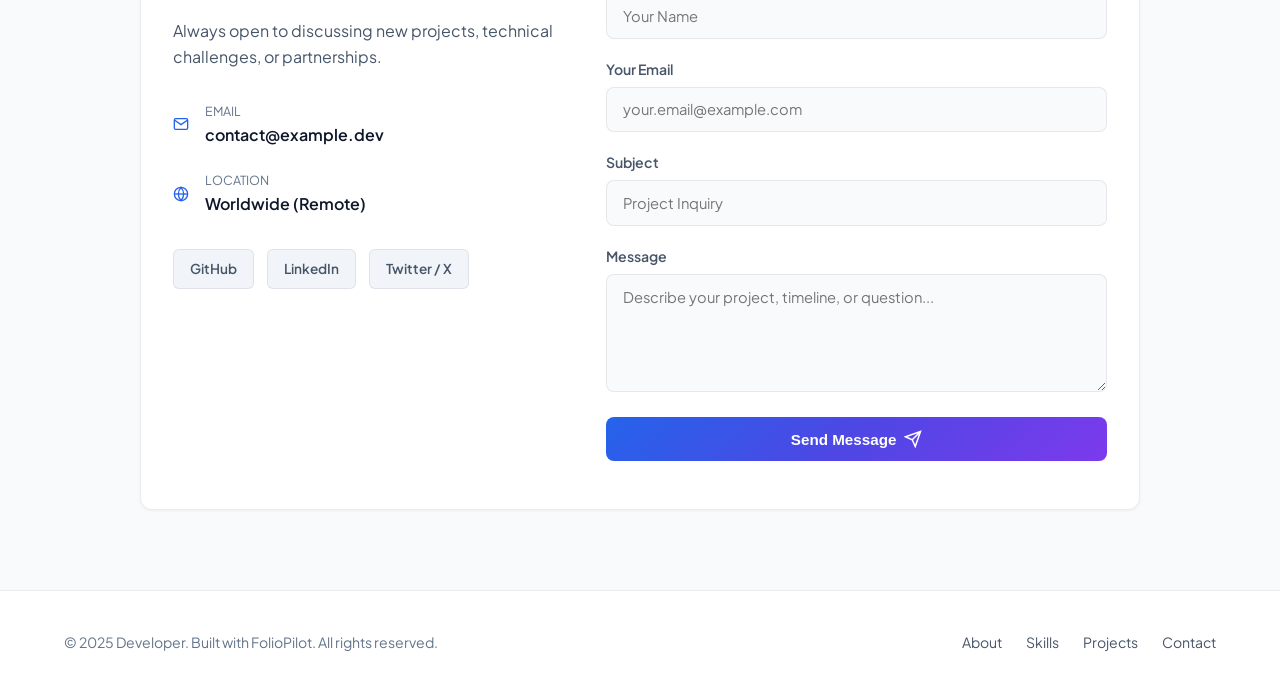
==== commit d3c79f68: "feat(deploy): add Vercel serverless function and clean light sample portfolio - Add Vercel rewrites " ====
--- a/generated_sites/sample_portfolio/index.html
+++ b/generated_sites/sample_portfolio/index.html
@@ -3,8 +3,8 @@
 <head>
     <meta charset="UTF-8">
     <meta name="viewport" content="width=device-width, initial-scale=1.0">
-    <title>Faizan | AI Engineer & Full-Stack Architect</title>
-    <meta name="description" content="Portfolio of Faizan, an AI Engineer and Full-Stack Architect building resilient autonomous agents, machine learning pipelines, and high-performance cloud applications.">
+    <title>Portfolio | Full-Stack AI Engineer</title>
+    <meta name="description" content="Portfolio of an AI Engineer and Full-Stack Architect building resilient autonomous agents, machine learning pipelines, and high-performance cloud applications.">
     <link rel="stylesheet" href="style.css">
 
     <!-- Fonts -->
@@ -12,16 +12,12 @@
     <link rel="preconnect" href="https://fonts.gstatic.com" crossorigin>
     <link href="https://fonts.googleapis.com/css2?family=Plus+Jakarta+Sans:wght@300;400;500;600;700;800&family=JetBrains+Mono:wght@400;600&display=swap" rel="stylesheet">
 </head>
-<body data-theme="dark">
-    <!-- Background Ambient Glow -->
-    <div class="ambient-glow glow-1"></div>
-    <div class="ambient-glow glow-2"></div>
-
+<body data-theme="light">
     <!-- Navigation Bar -->
     <header class="navbar" id="navbar">
         <div class="nav-container">
             <a href="#" class="nav-logo">
-                <span class="logo-bracket">&lt;</span>Faizan<span class="logo-dot">.</span><span class="logo-role">ai</span><span class="logo-bracket">/&gt;</span>
+                <span class="logo-bracket">&lt;</span>Developer<span class="logo-dot">.</span><span class="logo-role">ai</span><span class="logo-bracket">/&gt;</span>
             </a>
 
             <nav class="nav-menu" id="nav-menu">
@@ -35,7 +31,7 @@
 
             <div class="nav-actions">
                 <button id="theme-toggle" class="theme-toggle" aria-label="Toggle theme">
-                    <span class="theme-icon">🌙</span>
+                    <span class="theme-icon">Dark</span>
                 </button>
                 <button class="mobile-toggle" id="mobile-toggle" aria-label="Toggle mobile menu">
                     <span></span>
@@ -61,7 +57,7 @@
                 </h1>
 
                 <p class="hero-description">
-                    Hi, I'm <strong>Faizan</strong>. A Full-Stack AI Engineer specializing in autonomous multi-agent frameworks, production-grade LLM applications, and resilient cloud architectures.
+                    Full-Stack AI Engineer specializing in autonomous multi-agent frameworks, production-grade LLM applications, and resilient cloud architectures.
                 </p>
 
                 <div class="hero-actions">
@@ -95,26 +91,26 @@
         <section class="section about-section" id="about">
             <div class="container">
                 <div class="section-header">
-                    <span class="section-tag">About Me</span>
+                    <span class="section-tag">About</span>
                     <h2 class="section-title">Bridging Intelligence and Reliability</h2>
                     <p class="section-subtitle">Deep expertise across modern AI integration and distributed web platforms.</p>
                 </div>
 
                 <div class="about-grid">
                     <div class="about-card glass-panel">
-                        <div class="card-icon">🧠</div>
+                        <div class="card-icon"><svg width="20" height="20" viewBox="0 0 24 24" fill="none" stroke="currentColor" stroke-width="2"><rect x="4" y="4" width="16" height="16" rx="2"/><rect x="9" y="9" width="6" height="6"/></svg></div>
                         <h3>Autonomous Agent Architectures</h3>
                         <p>Specialized in building deterministic, tool-calling agents with sandboxed environments, self-healing validation loops, and structured multi-agent coordination.</p>
                     </div>
 
                     <div class="about-card glass-panel">
-                        <div class="card-icon">⚡</div>
+                        <div class="card-icon"><svg width="20" height="20" viewBox="0 0 24 24" fill="none" stroke="currentColor" stroke-width="2"><polygon points="13 2 3 14 12 14 11 22 21 10 12 10 13 2"/></svg></div>
                         <h3>Full-Stack Engineering</h3>
                         <p>Crafting responsive, high-performance web applications using modern web standards, resilient API services, and microsecond-level optimized database queries.</p>
                     </div>
 
                     <div class="about-card glass-panel">
-                        <div class="card-icon">🛡️</div>
+                        <div class="card-icon"><svg width="20" height="20" viewBox="0 0 24 24" fill="none" stroke="currentColor" stroke-width="2"><path d="M12 22s8-4 8-10V5l-8-3-8 3v7c0 6 8 10 8 10z"/></svg></div>
                         <h3>Security & Sandboxing</h3>
                         <p>Designing secure execution boundaries, path traversal protections, zero-trust token scoping, and isolated runtime environments for AI workloads.</p>
                     </div>
@@ -141,7 +137,7 @@
                             <span class="tag">LangChain</span>
                             <span class="tag">LlamaIndex</span>
                             <span class="tag">HuggingFace</span>
-                            <span class="tag">Vector DBs (Qdrant/Pinecone)</span>
+                            <span class="tag">Vector DBs</span>
                         </div>
                     </div>
 
@@ -335,19 +331,19 @@
                 <div class="contact-wrapper glass-panel">
                     <div class="contact-info">
                         <h3>Connect with Me</h3>
-                        <p>I am always open to discussing new projects, technical challenges, or partnerships.</p>
+                        <p>Always open to discussing new projects, technical challenges, or partnerships.</p>
 
                         <div class="contact-details">
                             <div class="detail-row">
-                                <span class="detail-icon">📧</span>
+                                <span class="detail-icon"><svg width="16" height="16" viewBox="0 0 24 24" fill="none" stroke="currentColor" stroke-width="2"><path d="M4 4h16c1.1 0 2 .9 2 2v12c0 1.1-.9 2-2 2H4c-1.1 0-2-.9-2-2V6c0-1.1.9-2 2-2z"/><polyline points="22,6 12,13 2,6"/></svg></span>
                                 <div>
                                     <span class="detail-label">Email</span>
-                                    <a href="mailto:faizan.engineer@example.com" class="detail-value">faizan.engineer@example.com</a>
+                                    <a href="mailto:contact@example.dev" class="detail-value">contact@example.dev</a>
                                 </div>
                             </div>
 
                             <div class="detail-row">
-                                <span class="detail-icon">🌐</span>
+                                <span class="detail-icon"><svg width="16" height="16" viewBox="0 0 24 24" fill="none" stroke="currentColor" stroke-width="2"><circle cx="12" cy="12" r="10"/><line x1="2" y1="12" x2="22" y2="12"/><path d="M12 2a15.3 15.3 0 0 1 4 10 15.3 15.3 0 0 1-4 10 15.3 15.3 0 0 1-4-10 15.3 15.3 0 0 1 4-10z"/></svg></span>
                                 <div>
                                     <span class="detail-label">Location</span>
                                     <span class="detail-value">Worldwide (Remote)</span>
@@ -365,17 +361,17 @@
                     <form id="contact-form" class="contact-form">
                         <div class="form-group">
                             <label for="name">Your Name</label>
-                            <input type="text" id="name" required placeholder="John Doe">
+                            <input type="text" id="name" required placeholder="Your Name">
                         </div>
 
                         <div class="form-group">
                             <label for="email">Your Email</label>
-                            <input type="email" id="email" required placeholder="john@example.com">
+                            <input type="email" id="email" required placeholder="your.email@example.com">
                         </div>
 
                         <div class="form-group">
                             <label for="subject">Subject</label>
-                            <input type="text" id="subject" required placeholder="Project Collaboration">
+                            <input type="text" id="subject" required placeholder="Project Inquiry">
                         </div>
 
                         <div class="form-group">
@@ -398,7 +394,7 @@
     <!-- Footer -->
     <footer class="footer">
         <div class="container footer-container">
-            <p>&copy; 2025 Faizan. Built with Portfolio Agent. All rights reserved.</p>
+            <p>&copy; 2025 Developer. Built with FolioPilot. All rights reserved.</p>
             <div class="footer-links">
                 <a href="#about">About</a>
                 <a href="#skills">Skills</a>
--- a/generated_sites/sample_portfolio/style.css
+++ b/generated_sites/sample_portfolio/style.css
@@ -3,10 +3,33 @@
    ============================================================================== */
 
 :root {
-    /* Color Palette - Dark Mode Default */
+    /* Color Palette - Modern Light Mode Default */
+    --bg-base: #f8fafc;
+    --bg-surface: #ffffff;
+    --bg-surface-hover: #f1f5f9;
+    --border-subtle: rgba(15, 23, 42, 0.08);
+    --border-bright: rgba(15, 23, 42, 0.16);
+
+    --text-primary: #0f172a;
+    --text-secondary: #475569;
+    --text-muted: #64748b;
+
+    --accent-primary: #2563eb;
+    --accent-secondary: #4f46e5;
+    --accent-gradient: linear-gradient(135deg, #2563eb 0%, #4f46e5 50%, #7c3aed 100%);
+    --accent-glow: rgba(37, 99, 235, 0.15);
+
+    --nav-bg: rgba(255, 255, 255, 0.9);
+    --card-radius: 12px;
+    --transition-fast: 0.15s ease;
+    --transition-normal: 0.25s cubic-bezier(0.16, 1, 0.3, 1);
+}
+
+[data-theme="dark"] {
+    /* Dark Mode Overrides */
     --bg-base: #0a0d14;
-    --bg-surface: rgba(18, 24, 38, 0.7);
-    --bg-surface-hover: rgba(28, 36, 56, 0.85);
+    --bg-surface: rgba(18, 24, 38, 0.85);
+    --bg-surface-hover: rgba(28, 36, 56, 0.95);
     --border-subtle: rgba(255, 255, 255, 0.08);
     --border-bright: rgba(255, 255, 255, 0.18);
 
@@ -19,30 +42,7 @@
     --accent-gradient: linear-gradient(135deg, #38bdf8 0%, #818cf8 50%, #c084fc 100%);
     --accent-glow: rgba(56, 189, 248, 0.25);
 
-    --nav-bg: rgba(10, 13, 20, 0.8);
-    --card-radius: 16px;
-    --transition-fast: 0.2s ease;
-    --transition-normal: 0.3s cubic-bezier(0.16, 1, 0.3, 1);
-}
-
-[data-theme="light"] {
-    /* Light Mode Overrides */
-    --bg-base: #f8fafc;
-    --bg-surface: rgba(255, 255, 255, 0.85);
-    --bg-surface-hover: rgba(241, 245, 249, 0.95);
-    --border-subtle: rgba(0, 0, 0, 0.08);
-    --border-bright: rgba(0, 0, 0, 0.16);
-
-    --text-primary: #0f172a;
-    --text-secondary: #475569;
-    --text-muted: #94a3b8;
-
-    --accent-primary: #0284c7;
-    --accent-secondary: #6366f1;
-    --accent-gradient: linear-gradient(135deg, #0284c7 0%, #6366f1 50%, #9333ea 100%);
-    --accent-glow: rgba(2, 132, 199, 0.15);
-
-    --nav-bg: rgba(248, 250, 252, 0.85);
+    --nav-bg: rgba(10, 13, 20, 0.85);
 }
 
 /* CSS Reset */
@@ -75,32 +75,6 @@
     padding: 0 1.5rem;
 }
 
-/* Ambient Background Lights */
-.ambient-glow {
-    position: fixed;
-    border-radius: 50%;
-    filter: blur(120px);
-    z-index: -1;
-    pointer-events: none;
-    opacity: 0.45;
-}
-
-.glow-1 {
-    width: 450px;
-    height: 450px;
-    background: radial-gradient(circle, var(--accent-primary), transparent 70%);
-    top: -100px;
-    right: -100px;
-}
-
-.glow-2 {
-    width: 400px;
-    height: 400px;
-    background: radial-gradient(circle, var(--accent-secondary), transparent 70%);
-    bottom: 10%;
-    left: -100px;
-}
-
 /* Glassmorphism Panel */
 .glass-panel {
     background: var(--bg-surface);
@@ -109,12 +83,13 @@
     border: 1px solid var(--border-subtle);
     border-radius: var(--card-radius);
     padding: 2rem;
+    box-shadow: 0 1px 3px rgba(0, 0, 0, 0.05);
     transition: transform var(--transition-normal), border-color var(--transition-normal), box-shadow var(--transition-normal);
 }
 
 .glass-panel:hover {
     border-color: var(--border-bright);
-    box-shadow: 0 12px 30px rgba(0, 0, 0, 0.15);
+    box-shadow: 0 12px 30px rgba(0, 0, 0, 0.08);
 }
 
 /* Navigation */
@@ -205,20 +180,16 @@
     background: var(--bg-surface);
     border: 1px solid var(--border-subtle);
     color: var(--text-primary);
-    width: 40px;
-    height: 40px;
-    border-radius: 50%;
+    padding: 0.4rem 0.8rem;
+    border-radius: 6px;
     cursor: pointer;
-    display: flex;
-    align-items: center;
-    justify-content: center;
-    font-size: 1.1rem;
-    transition: border-color var(--transition-fast), transform var(--transition-fast);
+    font-size: 0.85rem;
+    font-weight: 600;
+    transition: border-color var(--transition-fast);
 }
 
 .theme-toggle:hover {
     border-color: var(--accent-primary);
-    transform: scale(1.08);
 }
 
 .mobile-toggle {
@@ -241,8 +212,8 @@
 
 /* Hero Section */
 .hero {
-    min-height: 100vh;
-    padding: 9rem 0 5rem 0;
+    min-height: 90vh;
+    padding: 8rem 0 4rem 0;
     display: flex;
     align-items: center;
     justify-content: center;
@@ -271,7 +242,6 @@
     height: 8px;
     background-color: #10b981;
     border-radius: 50%;
-    box-shadow: 0 0 10px #10b981;
 }
 
 .hero-title {
@@ -289,7 +259,7 @@
 }
 
 .hero-description {
-    font-size: 1.25rem;
+    font-size: 1.2rem;
     color: var(--text-secondary);
     max-width: 700px;
     margin: 0 auto 2.5rem auto;
@@ -306,9 +276,9 @@
     display: inline-flex;
     align-items: center;
     gap: 0.5rem;
-    padding: 0.85rem 1.8rem;
-    border-radius: 10px;
-    font-size: 1rem;
+    padding: 0.8rem 1.6rem;
+    border-radius: 8px;
+    font-size: 0.95rem;
     font-weight: 600;
     text-decoration: none;
     cursor: pointer;
@@ -378,13 +348,13 @@
 
 /* Section Header */
 .section {
-    padding: 6rem 0;
+    padding: 5rem 0;
 }
 
 .section-header {
     text-align: center;
     max-width: 650px;
-    margin: 0 auto 3.5rem auto;
+    margin: 0 auto 3rem auto;
 }
 
 .section-tag {
@@ -395,13 +365,13 @@
     letter-spacing: 1.5px;
     color: var(--accent-primary);
     margin-bottom: 0.5rem;
-    background: rgba(56, 189, 248, 0.1);
+    background: rgba(37, 99, 235, 0.1);
     padding: 0.2rem 0.8rem;
     border-radius: 20px;
 }
 
 .section-title {
-    font-size: 2.4rem;
+    font-size: 2.2rem;
     font-weight: 800;
     letter-spacing: -1px;
     margin-bottom: 0.8rem;
@@ -409,7 +379,7 @@
 
 .section-subtitle {
     color: var(--text-secondary);
-    font-size: 1.05rem;
+    font-size: 1rem;
 }
 
 /* About Grid */
@@ -424,12 +394,19 @@
 }
 
 .card-icon {
-    font-size: 2.2rem;
+    display: inline-flex;
+    align-items: center;
+    justify-content: center;
+    width: 40px;
+    height: 40px;
+    border-radius: 8px;
+    background: rgba(37, 99, 235, 0.1);
+    color: var(--accent-primary);
     margin-bottom: 1.2rem;
 }
 
 .about-card h3 {
-    font-size: 1.25rem;
+    font-size: 1.2rem;
     font-weight: 700;
     margin-bottom: 0.8rem;
 }
@@ -448,7 +425,7 @@
 }
 
 .category-title {
-    font-size: 1.2rem;
+    font-size: 1.15rem;
     font-weight: 700;
     margin-bottom: 1.2rem;
     color: var(--text-primary);
@@ -466,7 +443,7 @@
     background: var(--bg-surface-hover);
     border: 1px solid var(--border-subtle);
     padding: 0.4rem 0.9rem;
-    border-radius: 8px;
+    border-radius: 6px;
     font-size: 0.85rem;
     font-weight: 500;
     color: var(--text-primary);
@@ -483,7 +460,7 @@
     display: flex;
     justify-content: center;
     gap: 0.8rem;
-    margin-bottom: 3rem;
+    margin-bottom: 2.5rem;
     flex-wrap: wrap;
 }
 
@@ -491,10 +468,10 @@
     background: var(--bg-surface);
     border: 1px solid var(--border-subtle);
     color: var(--text-secondary);
-    padding: 0.5rem 1.2rem;
-    border-radius: 30px;
+    padding: 0.45rem 1.1rem;
+    border-radius: 20px;
     cursor: pointer;
-    font-size: 0.9rem;
+    font-size: 0.88rem;
     font-weight: 600;
     transition: all var(--transition-fast);
 }
@@ -529,7 +506,7 @@
 }
 
 .project-title {
-    font-size: 1.35rem;
+    font-size: 1.3rem;
     font-weight: 700;
     margin-bottom: 0.8rem;
 }
@@ -551,9 +528,9 @@
 .project-tags span {
     font-family: 'JetBrains Mono', monospace;
     font-size: 0.75rem;
-    background: rgba(255, 255, 255, 0.05);
+    background: rgba(0, 0, 0, 0.05);
     padding: 0.2rem 0.6rem;
-    border-radius: 6px;
+    border-radius: 4px;
     color: var(--text-muted);
 }
 
@@ -568,7 +545,7 @@
     display: inline-flex;
     align-items: center;
     gap: 0.4rem;
-    font-size: 0.9rem;
+    font-size: 0.88rem;
     font-weight: 600;
     color: var(--accent-primary);
     text-decoration: none;
@@ -599,7 +576,7 @@
 
 .timeline-item {
     position: relative;
-    margin-bottom: 2.5rem;
+    margin-bottom: 2rem;
 }
 
 .timeline-dot {
@@ -611,7 +588,6 @@
     border-radius: 50%;
     background: var(--accent-primary);
     border: 3px solid var(--bg-base);
-    box-shadow: 0 0 10px var(--accent-primary);
 }
 
 .timeline-date {
@@ -623,7 +599,7 @@
 }
 
 .timeline-title {
-    font-size: 1.25rem;
+    font-size: 1.2rem;
     font-weight: 700;
 }
 
@@ -649,7 +625,7 @@
 }
 
 .contact-info h3 {
-    font-size: 1.6rem;
+    font-size: 1.5rem;
     font-weight: 700;
     margin-bottom: 1rem;
 }
@@ -673,12 +649,14 @@
 }
 
 .detail-icon {
-    font-size: 1.5rem;
+    display: flex;
+    align-items: center;
+    color: var(--accent-primary);
 }
 
 .detail-label {
     display: block;
-    font-size: 0.8rem;
+    font-size: 0.78rem;
     color: var(--text-muted);
     text-transform: uppercase;
 }
@@ -701,7 +679,7 @@
     color: var(--text-secondary);
     text-decoration: none;
     padding: 0.5rem 1rem;
-    border-radius: 8px;
+    border-radius: 6px;
     font-size: 0.85rem;
     font-weight: 600;
     transition: all var(--transition-fast);
@@ -720,7 +698,7 @@
 .form-group label {
     display: block;
     margin-bottom: 0.4rem;
-    font-size: 0.9rem;
+    font-size: 0.88rem;
     font-weight: 600;
     color: var(--text-secondary);
 }
@@ -728,38 +706,32 @@
 .form-group input,
 .form-group textarea {
     width: 100%;
-    padding: 0.85rem 1rem;
-    border-radius: 10px;
+    padding: 0.8rem 1rem;
+    border-radius: 8px;
     border: 1px solid var(--border-subtle);
-    background: rgba(0, 0, 0, 0.2);
+    background: var(--bg-base);
     color: var(--text-primary);
     font-family: inherit;
-    font-size: 0.95rem;
-    transition: border-color var(--transition-fast), background var(--transition-fast);
-}
-
-[data-theme="light"] .form-group input,
-[data-theme="light"] .form-group textarea {
-    background: rgba(255, 255, 255, 0.9);
+    font-size: 0.92rem;
+    transition: border-color var(--transition-fast);
 }
 
 .form-group input:focus,
 .form-group textarea:focus {
     outline: none;
     border-color: var(--accent-primary);
-    background: rgba(0, 0, 0, 0.3);
 }
 
 .form-feedback {
     margin-top: 1rem;
     font-weight: 600;
-    font-size: 0.95rem;
+    font-size: 0.92rem;
 }
 
 /* Footer */
 .footer {
     border-top: 1px solid var(--border-subtle);
-    padding: 3rem 0;
+    padding: 2.5rem 0;
     background: var(--bg-surface);
 }
 
@@ -773,7 +745,7 @@
 
 .footer-container p {
     color: var(--text-muted);
-    font-size: 0.9rem;
+    font-size: 0.88rem;
 }
 
 .footer-links {
@@ -784,7 +756,7 @@
 .footer-links a {
     color: var(--text-secondary);
     text-decoration: none;
-    font-size: 0.9rem;
+    font-size: 0.88rem;
     transition: color var(--transition-fast);
 }
 
@@ -795,7 +767,7 @@
 /* Responsive Media Queries */
 @media (max-width: 900px) {
     .hero-title {
-        font-size: 2.8rem;
+        font-size: 2.6rem;
     }
 
     .contact-wrapper {
@@ -806,7 +778,7 @@
 @media (max-width: 768px) {
     .nav-menu {
         position: fixed;
-        top: 65px;
+        top: 60px;
         left: 0;
         right: 0;
         background: var(--nav-bg);
